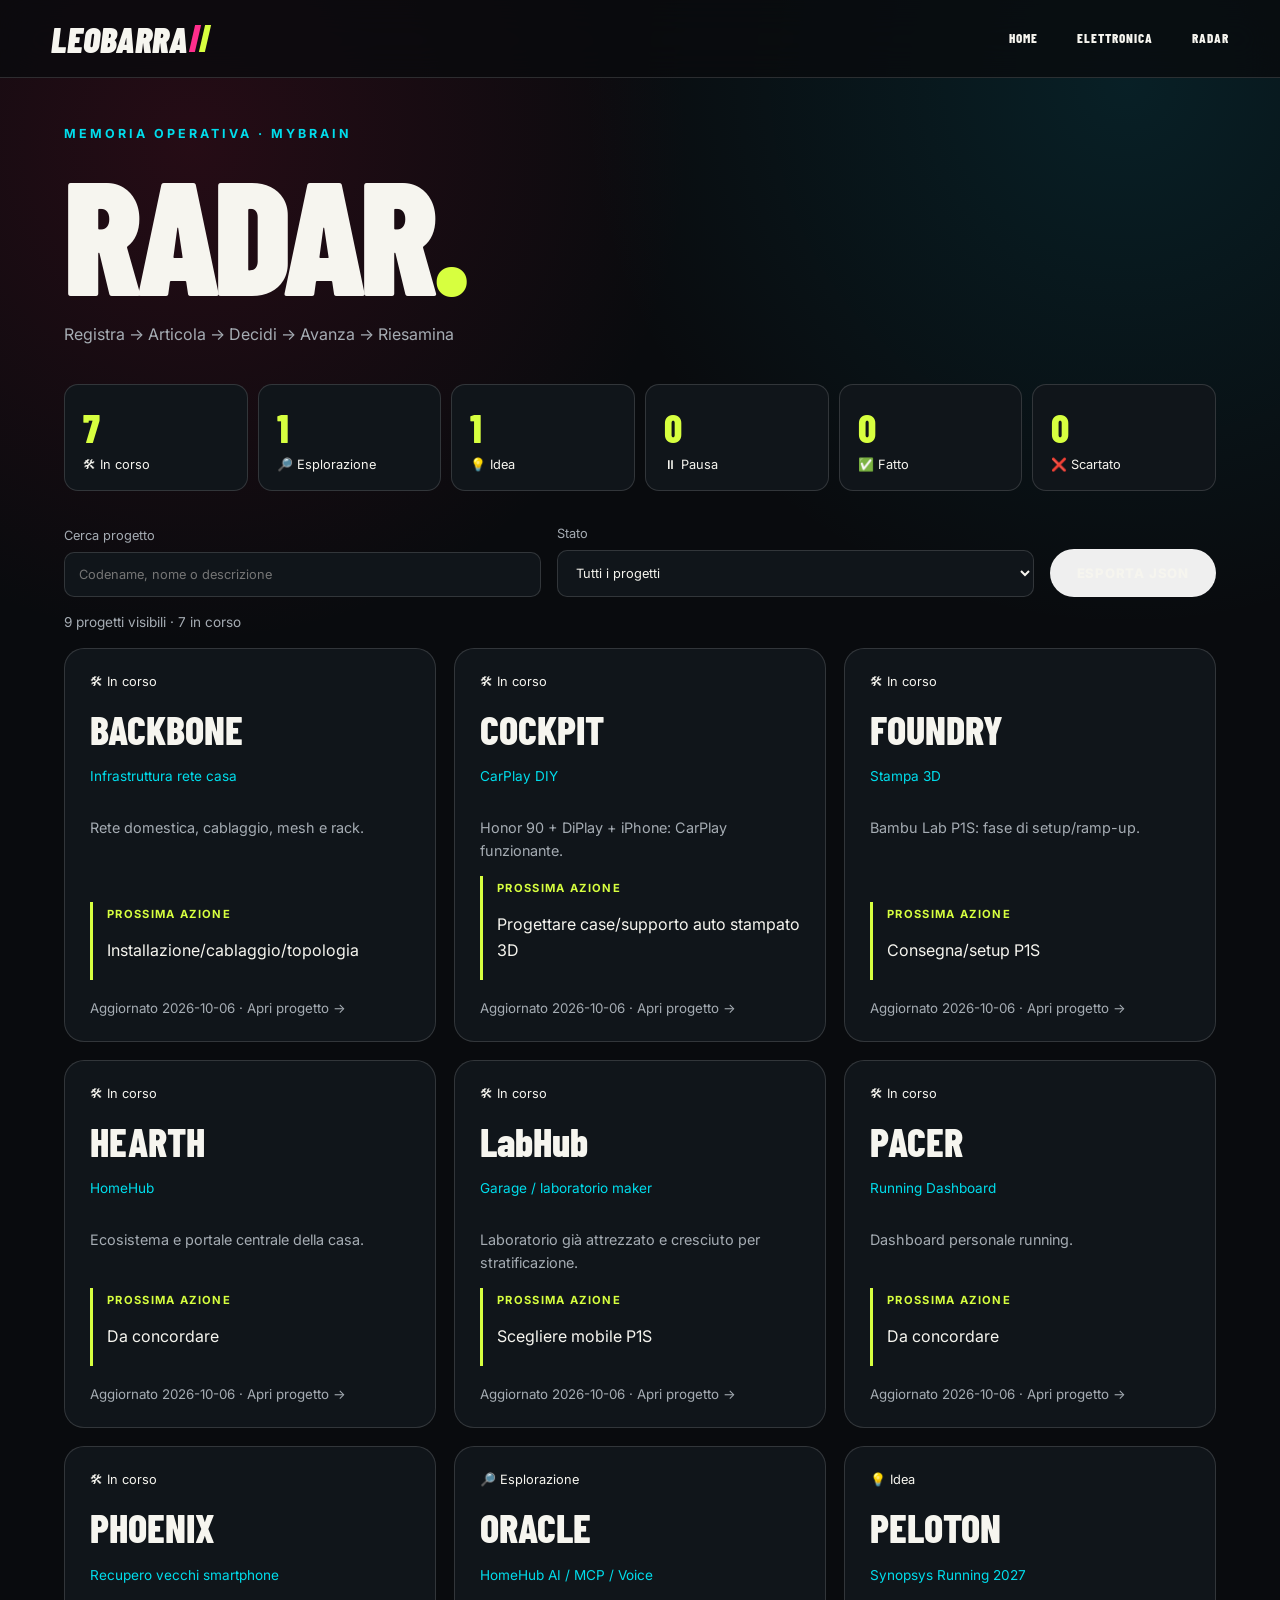
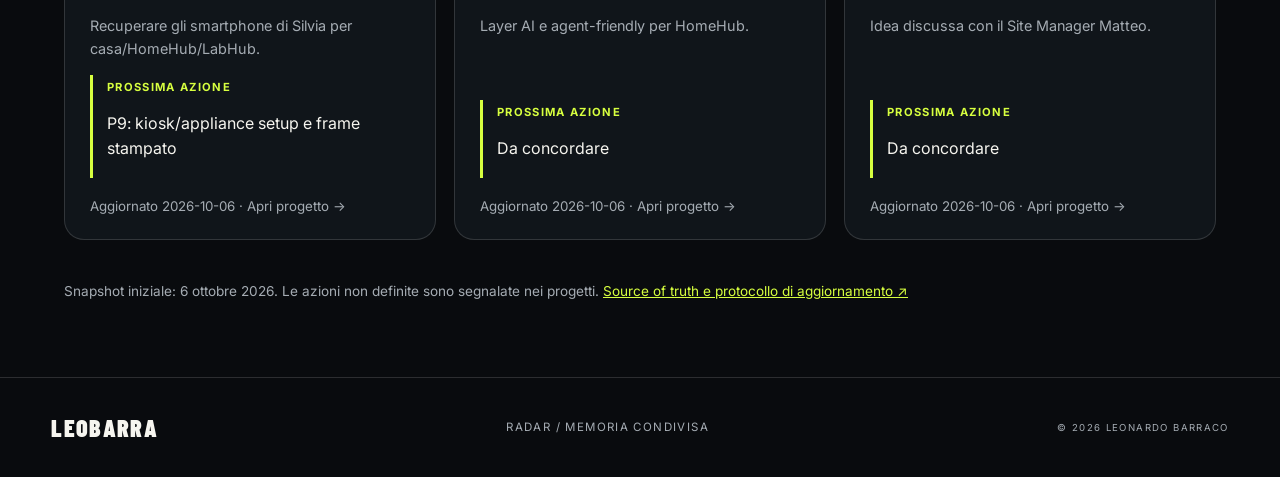
==== radar/index.html @ a6c3f5c8 "Add RADAR project datastore and dashboard" ====
<!doctype html>
<html lang="it">
<head>
  <meta charset="utf-8">
  <meta name="viewport" content="width=device-width,initial-scale=1">
  <meta name="theme-color" content="#090b0e">
  <meta name="description" content="RADAR: progetti, prossime azioni e memoria operativa di Leonardo.">
  <title>RADAR — LEOBARRA</title>
  <link rel="preconnect" href="https://fonts.googleapis.com">
  <link rel="preconnect" href="https://fonts.gstatic.com" crossorigin>
  <link href="https://fonts.googleapis.com/css2?family=Barlow+Condensed:wght@700;800;900&family=Inter:wght@400;500;600;700;800&display=swap" rel="stylesheet">
  <link rel="stylesheet" href="../styles.css">
  <link rel="stylesheet" href="radar.css">
  <script src="../app.js" defer></script>
  <script src="radar.js" defer></script>
</head>
<body>
  <header class="topbar">
    <a class="brand" href="../">LEOBARRA <i></i><i></i></a>
    <button class="menu" type="button" aria-label="Apri menu" aria-expanded="false" aria-controls="nav"><span></span><span></span></button>
    <nav id="nav" aria-label="Navigazione principale"><a href="../">Home</a><a href="../elettronica.html">Elettronica</a><a href="./" aria-current="page">RADAR</a></nav>
  </header>
  <main class="radar-shell">
    <div class="radar-heading"><p class="kicker">MEMORIA OPERATIVA · MYBRAIN</p><h1>RADAR<span>.</span></h1><p>Registra → Articola → Decidi → Avanza → Riesamina</p></div>
    <div id="summary" class="summary" aria-label="Riepilogo stati"></div>
    <section aria-label="Progetti">
      <div class="filters"><label>Cerca progetto<input id="search" type="search" placeholder="Codename, nome o descrizione"></label><label>Stato<select id="status"><option value="all">Tutti i progetti</option><option value="active">Attivi (esplorazione / in corso)</option></select></label><button id="export" class="button ghost" disabled>Esporta JSON</button></div>
      <p id="feedback" role="status" aria-live="polite">Caricamento RADAR…</p>
      <div id="projects" class="radar-grid"></div>
    </section>
    <section id="detail" class="project-detail" tabindex="-1" hidden aria-label="Dettaglio progetto"></section>
    <noscript>Abilita JavaScript per la dashboard oppure leggi i <a href="../data/radar/index.json">dati RADAR</a>.</noscript>
    <p class="source-note">Snapshot iniziale: 6 ottobre 2026. Le azioni non definite sono segnalate nei progetti. <a href="../data/radar/README.md">Source of truth e protocollo di aggiornamento ↗</a></p>
  </main>
  <footer><strong>LEOBARRA</strong><span>RADAR / Memoria condivisa</span><small>© <span id="year"></span> Leonardo Barraco</small></footer>
</body>
</html>
---- styles.css ----
:root{--bg:#090b0e;--panel:#10151a;--text:#f6f5ef;--muted:#a5acb3;--lime:#d7ff3f;--cyan:#00ddec;--pink:#ff2e8c;--orange:#ff713e;--line:rgba(255,255,255,.14);--display:"Barlow Condensed",sans-serif;--body:"Inter",sans-serif}*{box-sizing:border-box}html{scroll-behavior:smooth;background:var(--bg)}body{margin:0;background:radial-gradient(circle at 15% 7%,rgba(139,15,48,.22),transparent 31rem),radial-gradient(circle at 88% 4%,rgba(0,140,163,.16),transparent 34rem),var(--bg);color:var(--text);font-family:var(--body);overflow-x:hidden}.noise{position:fixed;inset:0;z-index:10;pointer-events:none;opacity:.13;background-image:url("data:image/svg+xml,%3Csvg viewBox='0 0 180 180' xmlns='http://www.w3.org/2000/svg'%3E%3Cfilter id='n'%3E%3CfeTurbulence type='fractalNoise' baseFrequency='.9' numOctaves='4' stitchTiles='stitch'/%3E%3C/filter%3E%3Crect width='100%25' height='100%25' filter='url(%23n)' opacity='.45'/%3E%3C/svg%3E")}.topbar{position:fixed;top:0;left:0;right:0;z-index:20;height:78px;display:flex;align-items:center;justify-content:space-between;padding:0 clamp(22px,4vw,72px);border-bottom:1px solid var(--line);background:rgba(9,11,14,.78);backdrop-filter:blur(18px)}.brand{display:flex;align-items:center;gap:4px;color:var(--text);text-decoration:none;font:900 clamp(1.65rem,3vw,2.25rem)/1 var(--display);font-style:italic}.brand i{display:block;width:6px;height:27px;background:var(--pink);transform:skew(-13deg)}.brand i:last-child{background:var(--lime)}nav{display:flex;gap:clamp(18px,3vw,45px)}nav a{color:var(--text);text-decoration:none;text-transform:uppercase;font:800 .82rem/1 var(--display);letter-spacing:.08em}nav a:hover{color:var(--lime)}.menu{display:none}.hero{position:relative;min-height:100svh;display:grid;grid-template-columns:minmax(0,.92fr) minmax(420px,1.08fr);gap:4vw;align-items:center;padding:120px clamp(22px,4vw,72px) 70px}.hero-copy{position:relative;z-index:2}.kicker{margin:0 0 18px;color:var(--cyan);font:700 .78rem/1.4 var(--body);letter-spacing:.24em;text-transform:uppercase}.hero h1,.section h2,.contact-section h2{margin:0;font:900 clamp(4.8rem,7.4vw,9rem)/.79 var(--display);letter-spacing:-.045em;text-transform:uppercase}.hero h1 em,.section h2 em,.contact-section h2 em{color:var(--lime);font-style:normal}.intro{max-width:610px;margin:34px 0 0;color:#c3c7cb;font-size:clamp(1rem,1.5vw,1.24rem);line-height:1.6}.hero-actions{display:flex;gap:12px;margin-top:34px}.button{display:inline-flex;align-items:center;justify-content:center;min-height:48px;padding:0 26px;border:1px solid var(--line);border-radius:999px;color:var(--text);text-decoration:none;text-transform:uppercase;font:800 .82rem var(--body);letter-spacing:.06em;transition:.2s}.button:hover{transform:translateY(-2px)}.primary{background:var(--lime);border-color:var(--lime);color:#10130a}.ghost:hover{border-color:var(--lime);color:var(--lime)}.hero-visual{position:relative;height:min(77vh,800px);min-height:560px;border:1px solid rgba(0,221,236,.35);border-radius:30px;overflow:hidden;box-shadow:0 30px 100px rgba(0,0,0,.5)}.hero-visual>img{width:100%;height:100%;object-fit:cover;object-position:53% center;filter:saturate(.78) contrast(1.06)}.photo-shade{position:absolute;inset:0;background:linear-gradient(90deg,rgba(9,11,14,.38),transparent 45%),linear-gradient(0deg,rgba(9,11,14,.92),transparent 55%)}.run-card{position:absolute;top:24px;right:24px;display:grid;gap:5px;max-width:235px;padding:18px 20px;border:1px solid rgba(255,255,255,.18);border-radius:18px;background:rgba(7,9,12,.75);backdrop-filter:blur(12px)}.run-card span,.route-head{color:var(--lime);font-size:.64rem;font-weight:800;letter-spacing:.17em}.run-card strong{font:800 1.65rem var(--display);text-transform:uppercase}.run-card small{color:var(--muted)}.route-card{position:absolute;left:24px;right:24px;bottom:24px;padding:16px 18px 8px;border:1px solid rgba(255,255,255,.16);border-radius:20px;background:rgba(7,9,12,.78);backdrop-filter:blur(12px)}.route-head{display:flex;justify-content:space-between}.route-card svg{display:block;width:100%;height:95px}.scroll-hint{position:absolute;bottom:22px;left:50%;display:flex;align-items:center;gap:12px;color:var(--muted);text-decoration:none;font-size:.6rem;font-weight:800;letter-spacing:.2em}.scroll-hint i{width:48px;height:1px;background:var(--lime)}.section{padding:clamp(90px,11vw,170px) clamp(22px,6vw,110px);border-top:1px solid var(--line)}.section-heading{display:grid;grid-template-columns:1fr 1.1fr;column-gap:5vw;align-items:end;margin-bottom:55px}.section-heading .kicker{grid-column:1/-1}.section-heading h2{font-size:clamp(3.8rem,6vw,7.5rem)}.section-heading>p:last-child{max-width:540px;color:var(--muted);font-size:1.05rem;line-height:1.7}.running-grid{display:grid;grid-template-columns:1.25fr .75fr;gap:18px}.feature-photo{position:relative;min-height:640px;border-radius:28px;overflow:hidden;border:1px solid rgba(215,255,63,.6)}.feature-photo img{width:100%;height:100%;position:absolute;object-fit:cover;object-position:center 35%}.feature-photo:after{content:"";position:absolute;inset:0;background:linear-gradient(0deg,rgba(4,6,7,.93),transparent 60%)}.feature-caption{position:absolute;z-index:2;left:28px;right:28px;bottom:27px;display:grid;gap:7px}.feature-caption span{color:var(--lime);font-size:.7rem;font-weight:800;letter-spacing:.18em}.feature-caption strong{max-width:620px;font:800 clamp(2rem,3.2vw,4rem)/.95 var(--display);text-transform:uppercase}.metrics{display:grid;grid-template-columns:1fr 1fr;gap:18px}.metrics article{min-height:200px;display:flex;flex-direction:column;justify-content:flex-end;padding:25px;border:1px solid var(--line);border-radius:24px;background:linear-gradient(145deg,#151b20,#0d1115)}.metrics span{color:var(--cyan);font-size:.67rem;font-weight:800;letter-spacing:.17em}.metrics strong{font:900 clamp(3rem,5vw,6rem)/.9 var(--display)}.metrics small{margin-top:8px;color:var(--muted);line-height:1.45}.metrics .metric-wide{grid-column:1/-1;justify-content:center;background:radial-gradient(circle at 90%,rgba(255,46,140,.22),transparent 50%),#11161b}.metrics .metric-wide strong{font-size:clamp(2.6rem,4vw,4.5rem);color:var(--pink)}.section-heading.compact{display:block;max-width:850px}.projects-section{background:radial-gradient(circle at 75%,rgba(0,221,236,.09),transparent 35%)}.homehub-card{display:grid;grid-template-columns:.8fr 1.2fr;gap:5vw;align-items:center;padding:clamp(28px,5vw,70px);border:1px solid rgba(0,221,236,.5);border-radius:30px;background:#0e1518;overflow:hidden}.project-status{color:var(--cyan);font-size:.68rem;font-weight:800;letter-spacing:.15em}.project-status i{display:inline-block;width:8px;height:8px;margin-right:7px;border-radius:50%;background:var(--cyan);box-shadow:0 0 16px var(--cyan)}.homehub-copy h3{margin:18px 0 15px;font:900 clamp(4rem,7vw,8rem)/.8 var(--display)}.homehub-copy p{max-width:550px;margin:0 0 28px;color:var(--muted);font-size:1.05rem;line-height:1.65}.button.cyan{border-color:var(--cyan);color:var(--cyan)}.dashboard-preview{min-height:420px;padding:16px;border:1px solid rgba(255,255,255,.14);border-radius:26px;background:#07120e;box-shadow:0 25px 80px rgba(0,0,0,.5);transform:rotate(2deg)}.dash-top{height:58px;display:flex;align-items:center;gap:12px;padding:0 14px;border-bottom:1px solid #284037;color:#b8d2c7;font-size:.75rem;font-weight:800}.dash-top b{display:grid;place-items:center;width:31px;height:31px;border-radius:9px;background:var(--lime);color:#10130a}.dash-top i{margin-left:auto;width:70px;height:8px;border-radius:8px;background:#203b31}.dash-content{height:330px;display:grid;grid-template-columns:22% 1fr;gap:14px;padding:16px 0}.dash-side{border-radius:12px;background:linear-gradient(#17352b 10%,transparent 10% 18%,#17352b 18% 28%,transparent 28% 36%,#17352b 36% 46%,transparent 46%)}.dash-main{display:grid;grid-template-columns:1fr 1fr;gap:12px}.dash-main span{border:1px solid #274d3f;border-radius:16px;background:linear-gradient(135deg,#102b22,#122018)}.dash-main span:first-child{grid-column:1/-1}.invite-section{display:grid;grid-template-columns:1.05fr .95fr;gap:6vw;align-items:center;background:radial-gradient(circle at 85% 55%,rgba(255,46,140,.12),transparent 32%)}.invite-photo{position:relative;min-height:690px;border:1px solid rgba(255,46,140,.55);border-radius:30px;overflow:hidden;transform:rotate(-1.2deg)}.invite-photo img{position:absolute;width:100%;height:100%;object-fit:cover}.invite-photo:after{content:"";position:absolute;inset:0;background:linear-gradient(0deg,rgba(9,11,14,.5),transparent 50%)}.invite-copy h2{font-size:clamp(4rem,6.2vw,7.6rem)}.invite-copy h2 em{color:var(--pink)}.invite-copy>p:not(.kicker){max-width:610px;color:#c1c5ca;font-size:1.1rem;line-height:1.7}.scribble{margin:30px 0;color:#f8f1ec;font:italic 800 1.6rem/1.1 var(--display);transform:rotate(-4deg)}.button.pink{border-color:var(--pink);color:var(--pink)}.contact-section{min-height:80vh;display:flex;flex-direction:column;justify-content:center;padding:110px clamp(22px,8vw,145px);border-top:1px solid var(--line);background:radial-gradient(circle at 20% 60%,rgba(215,255,63,.09),transparent 30%)}.contact-section h2{font-size:clamp(5rem,10vw,12rem)}.contact-section h2 em{color:var(--cyan)}.contact-links{display:flex;flex-wrap:wrap;gap:18px 45px;margin-top:50px}.contact-links a,.contact-links span{color:var(--text);font-size:1.05rem}.contact-links a{text-decoration:none;border-bottom:1px solid var(--cyan)}footer{min-height:100px;display:flex;align-items:center;justify-content:space-between;gap:20px;padding:24px clamp(22px,4vw,72px);border-top:1px solid var(--line);color:var(--muted);font-size:.72rem;text-transform:uppercase;letter-spacing:.12em}footer strong{color:var(--text);font:900 1.5rem var(--display)}.reveal{opacity:0;transform:translateY(24px);transition:opacity .7s ease,transform .7s ease}.reveal.visible{opacity:1;transform:none}@media(max-width:960px){.hero{grid-template-columns:1fr;padding-top:115px}.hero-copy{padding-top:40px}.hero-visual{height:65vh;min-height:520px}.scroll-hint{display:none}.section-heading{grid-template-columns:1fr}.section-heading>p:last-child{margin-top:28px}.running-grid,.homehub-card,.invite-section{grid-template-columns:1fr}.feature-photo,.invite-photo{min-height:620px}.dashboard-preview{margin-top:20px}.invite-copy{order:-1}}@media(max-width:680px){.topbar{height:66px}.menu{width:44px;height:44px;display:grid;place-content:center;gap:6px;border:1px solid var(--line);border-radius:50%;background:transparent}.menu span{width:18px;height:2px;background:var(--text)}nav{position:absolute;top:66px;left:12px;right:12px;display:none;padding:18px;border:1px solid var(--line);border-radius:18px;background:#101418;box-shadow:0 20px 50px #000}nav.open{display:grid;gap:20px}.hero{min-height:auto;padding:120px 18px 55px}.hero h1{font-size:clamp(4.1rem,20vw,6.2rem)}.hero-actions{align-items:stretch;flex-direction:column}.hero-visual{min-height:470px;height:67vh;border-radius:22px}.run-card{top:14px;right:14px;left:14px;max-width:none}.route-card{left:14px;right:14px;bottom:14px}.section{padding:85px 18px}.section h2{font-size:clamp(3.7rem,18vw,5.7rem)}.section-heading{margin-bottom:35px}.running-grid{gap:14px}.feature-photo,.invite-photo{min-height:510px;border-radius:22px}.metrics{gap:12px}.metrics article{min-height:160px;padding:19px;border-radius:19px}.homehub-card{padding:25px 18px;border-radius:22px}.dashboard-preview{min-height:300px}.dash-content{height:225px}.invite-section{gap:38px}.contact-section{min-height:70vh;padding:90px 18px}.contact-section h2{font-size:clamp(4.5rem,22vw,7rem)}footer{align-items:flex-start;flex-direction:column}.intro{font-size:1rem}}@media(prefers-reduced-motion:reduce){html{scroll-behavior:auto}.reveal{opacity:1;transform:none;transition:none}.button{transition:none}}
.world-grid{display:grid;grid-template-columns:repeat(3,1fr);gap:16px}.world-card{position:relative;min-height:350px;padding:30px;border:1px solid var(--line);border-radius:26px;color:var(--text);text-decoration:none;overflow:hidden;transition:.25s}.world-card:hover{transform:translateY(-7px);border-color:var(--lime)}.world-card span{font-size:.7rem;font-weight:800;letter-spacing:.16em}.world-card h3{margin:110px 0 4px;font:900 clamp(3rem,5vw,5.5rem)/.9 var(--display);text-transform:uppercase}.world-card p{color:var(--muted)}.world-card b{position:absolute;right:26px;top:22px;font-size:2rem}.world-card.sport{background:radial-gradient(circle at 90% 10%,rgba(255,46,140,.24),transparent 44%),#11151a}.world-card.code{background:radial-gradient(circle at 90% 10%,rgba(0,221,236,.2),transparent 44%),#11151a}.world-card.electronics{background:radial-gradient(circle at 90% 10%,rgba(215,255,63,.23),transparent 44%),#11151a}.now-strip{display:grid;grid-template-columns:auto 1fr auto;gap:30px;align-items:center;padding:24px clamp(22px,6vw,110px);border-block:1px solid var(--line);background:var(--lime);color:#0b0d0e}.now-strip span{font-weight:900;letter-spacing:.15em}.now-strip p{margin:0;font-weight:600}.now-strip i{font-style:normal;font-weight:800}.running-project{display:flex;justify-content:space-between;align-items:end;gap:30px;margin-top:18px;padding:35px;border:1px solid rgba(255,46,140,.45);border-radius:28px;background:#151018}.running-project h3{margin:18px 0 8px;font:900 clamp(3rem,6vw,6rem)/.85 var(--display)}.running-project p{max-width:700px;color:var(--muted);line-height:1.6}.tag-row{display:flex;flex-wrap:wrap;gap:8px}.tag-row span{padding:8px 12px;border:1px solid var(--line);border-radius:99px;font-size:.65rem;font-weight:800}.lab-teaser{display:grid;grid-template-columns:.7fr 1.3fr;gap:7vw;align-items:center;background:radial-gradient(circle at 20%,rgba(215,255,63,.13),transparent 32%)}.circuit-mark{aspect-ratio:1;border:1px solid rgba(215,255,63,.55);border-radius:30px;background:repeating-linear-gradient(90deg,transparent 0 40px,rgba(215,255,63,.08) 41px),repeating-linear-gradient(0deg,transparent 0 40px,rgba(215,255,63,.08) 41px);display:grid;place-items:center}.circuit-mark b{display:grid;place-items:center;width:37%;aspect-ratio:1;border-radius:22px;background:var(--lime);color:#10130a;font:900 7rem var(--display);box-shadow:0 0 80px rgba(215,255,63,.3)}.lab-copy h2{font-size:clamp(4rem,6vw,7rem)}.lab-copy p{max-width:650px;color:var(--muted);line-height:1.7}.lab-hero{min-height:100vh;padding:135px clamp(22px,6vw,110px) 80px;display:grid;grid-template-columns:1.15fr .85fr;gap:6vw;align-items:center}.lab-hero h1{margin:20px 0;font:900 clamp(4.5rem,8vw,9rem)/.78 var(--display);text-transform:uppercase}.lab-hero h1 em{color:var(--lime);font-style:normal}.lab-hero-copy>p:last-child{max-width:600px;color:var(--muted);line-height:1.7}.back-link{color:var(--muted);text-decoration:none;font-size:.72rem;font-weight:800}.board-art{aspect-ratio:1;border:1px solid var(--lime);border-radius:35px;display:grid;place-items:center;background:radial-gradient(circle,rgba(215,255,63,.22),transparent 55%),repeating-linear-gradient(90deg,transparent 0 49px,rgba(215,255,63,.08) 50px),#0d1310;transform:rotate(3deg)}.chip{width:47%;aspect-ratio:1;padding:14%;display:grid;place-items:center;border:2px solid #090b0e;border-radius:18px;background:var(--lime);color:#090b0e;box-shadow:0 0 0 12px #293020,0 25px 60px #000}.chip span,.chip small{font-size:.7rem;font-weight:900;letter-spacing:.2em}.chip strong{font:900 4rem var(--display)}.bench-grid{display:grid;grid-template-columns:1fr 1fr;gap:16px}.bench-card{min-height:300px;padding:30px;border:1px solid var(--line);border-radius:26px;background:#11161b}.bench-card.wide{grid-column:1/-1}.bench-card>span,.bench-card small{color:var(--lime);font-size:.67rem;font-weight:800;letter-spacing:.14em}.bench-card h3,.method h3{margin:75px 0 8px;font:900 3.5rem var(--display);text-transform:uppercase}.bench-card p,.method p{color:var(--muted);line-height:1.6}.method-grid{display:grid;grid-template-columns:repeat(4,1fr);gap:1px;background:var(--line)}.method-grid article{min-height:240px;padding:28px;background:var(--bg)}.method-grid b{color:var(--cyan)}
@media(max-width:960px){.world-grid{grid-template-columns:1fr}.world-card{min-height:250px}.world-card h3{margin-top:55px}.lab-teaser,.lab-hero{grid-template-columns:1fr}.board-art{max-width:600px}.method-grid{grid-template-columns:1fr 1fr}}
@media(max-width:680px){.now-strip{grid-template-columns:1fr;gap:8px}.running-project{align-items:flex-start;flex-direction:column}.circuit-mark{max-height:320px}.bench-grid,.method-grid{grid-template-columns:1fr}.bench-card.wide{grid-column:auto}.lab-hero{padding:120px 18px 70px}.board-art{border-radius:22px}}

/* Wi-Fi Heatmap project */
.project-index{background:radial-gradient(circle at 80% 30%,rgba(0,221,236,.08),transparent 32%)}
.featured-project{display:grid;grid-template-columns:1.05fr .95fr;gap:5vw;align-items:center;padding:clamp(28px,5vw,70px);border:1px solid rgba(0,221,236,.45);border-radius:30px;background:#0e1518;color:var(--text);text-decoration:none;overflow:hidden;transition:.25s}
.featured-project:hover{transform:translateY(-5px);border-color:var(--lime)}
.featured-project h3{margin:18px 0;font:900 clamp(4.5rem,8vw,9rem)/.76 var(--display);text-transform:uppercase}
.featured-project p:not(.kicker){max-width:650px;color:var(--muted);line-height:1.7}
.featured-project>div>strong{display:inline-block;margin-top:18px;color:var(--lime);font-size:.72rem;letter-spacing:.14em}
.mini-heatmap{position:relative;min-height:440px;border:1px solid var(--line);border-radius:24px;overflow:hidden;background:radial-gradient(circle at 28% 34%,rgba(215,255,63,.95),rgba(0,221,236,.65) 18%,transparent 39%),radial-gradient(circle at 73% 69%,rgba(255,113,62,.8),rgba(255,46,140,.5) 20%,transparent 42%),#0b1014}
.mini-heatmap:after{content:"";position:absolute;inset:0;background:linear-gradient(90deg,rgba(255,255,255,.09) 1px,transparent 1px),linear-gradient(rgba(255,255,255,.09) 1px,transparent 1px);background-size:44px 44px}
.mini-heatmap i{position:absolute;z-index:2;width:13px;height:13px;border:3px solid #fff;border-radius:50%}.mini-heatmap i:nth-child(1){left:22%;top:28%}.mini-heatmap i:nth-child(2){left:44%;top:42%}.mini-heatmap i:nth-child(3){left:68%;top:62%}.mini-heatmap i:nth-child(4){left:83%;top:27%}.mini-heatmap i:nth-child(5){left:18%;top:76%}.mini-heatmap i:nth-child(6){left:61%;top:18%}
.mini-heatmap b{position:absolute;z-index:2;padding:7px 9px;background:#080a0d;border-radius:8px;font:800 .75rem var(--body)}.mini-heatmap b:nth-of-type(1){left:31%;top:20%;color:var(--lime)}.mini-heatmap b:nth-of-type(2){right:13%;bottom:18%;color:var(--orange)}
.heat-hero{min-height:100svh;display:grid;grid-template-columns:.9fr 1.1fr;gap:5vw;align-items:center;padding:125px clamp(22px,6vw,110px) 70px}
.heat-title h1{margin:20px 0;font:900 clamp(5.5rem,10vw,12rem)/.72 var(--display);text-transform:uppercase;letter-spacing:-.045em}.heat-title h1 em{color:var(--cyan);font-style:normal}.heat-title>p:not(.kicker){max-width:610px;color:#c3c7cb;font-size:1.08rem;line-height:1.7}
.coverage-preview{position:relative;min-height:650px;border:1px solid rgba(0,221,236,.45);border-radius:30px;overflow:hidden;background:radial-gradient(circle at 27% 31%,rgba(215,255,63,.95),rgba(0,221,236,.65) 15%,rgba(0,221,236,.12) 30%,transparent 45%),radial-gradient(circle at 73% 68%,rgba(255,113,62,.9),rgba(255,46,140,.55) 18%,rgba(255,46,140,.08) 34%,transparent 47%),#0b1115;box-shadow:0 30px 100px rgba(0,0,0,.45)}
.coverage-grid{position:absolute;inset:0;background:linear-gradient(90deg,rgba(255,255,255,.10) 1px,transparent 1px),linear-gradient(rgba(255,255,255,.10) 1px,transparent 1px);background-size:60px 60px;transform:perspective(650px) rotateX(10deg) scale(1.08)}
.node{position:absolute;padding:9px 12px;border:1px solid #fff;border-radius:99px;background:#080b0d;font-size:.65rem;font-weight:900;letter-spacing:.12em}.node:before{content:"";display:inline-block;width:8px;height:8px;margin-right:7px;border-radius:50%;background:var(--lime);box-shadow:0 0 12px var(--lime)}.node-a{left:20%;top:25%}.node-b{right:18%;bottom:25%}.node-b:before{background:var(--orange);box-shadow:0 0 12px var(--orange)}
.coverage-legend{position:absolute;left:22px;right:22px;bottom:22px;display:flex;align-items:center;gap:12px;padding:14px 16px;border:1px solid var(--line);border-radius:14px;background:rgba(7,9,12,.8);backdrop-filter:blur(12px);font-size:.65rem;text-transform:uppercase}.coverage-legend b{margin-right:auto;color:var(--muted);letter-spacing:.12em}.coverage-legend i{width:110px;height:8px;border-radius:8px;background:linear-gradient(90deg,var(--pink),var(--cyan),var(--lime))}
.project-facts{display:grid;grid-template-columns:repeat(4,1fr);border-block:1px solid var(--line)}.project-facts article{min-height:150px;padding:28px clamp(18px,3vw,42px);display:flex;flex-direction:column;justify-content:center;border-right:1px solid var(--line)}.project-facts article:last-child{border:0}.project-facts span,.data-flow span{color:var(--cyan);font-size:.64rem;font-weight:800;letter-spacing:.16em}.project-facts strong{margin:7px 0;font:900 2.1rem var(--display)}.project-facts small{color:var(--muted)}
.data-flow{display:grid;grid-template-columns:1fr auto 1fr auto 1fr auto 1fr;align-items:stretch;gap:12px}.data-flow article{min-height:250px;padding:24px;display:flex;flex-direction:column;border:1px solid var(--line);border-radius:22px;background:#10161b}.data-flow article>b{color:var(--lime);font:900 2rem var(--display)}.data-flow article>span{margin-top:auto}.data-flow article>strong{margin:8px 0;font:800 1.7rem/1 var(--display);text-transform:uppercase}.data-flow article>small{color:var(--muted);line-height:1.5}.data-flow>i{align-self:center;color:var(--lime);font-style:normal;font-size:1.5rem}
.field-notes{background:radial-gradient(circle at 20% 70%,rgba(0,221,236,.07),transparent 30%)}.measurement-grid{display:grid;grid-template-columns:1fr 1fr;gap:16px}.measurement-card{padding:30px;border:1px solid rgba(215,255,63,.5);border-radius:26px;background:radial-gradient(circle at 85% 15%,rgba(215,255,63,.14),transparent 40%),#10161a}.measurement-card.cool{border-color:rgba(0,221,236,.5);background:radial-gradient(circle at 85% 15%,rgba(0,221,236,.14),transparent 40%),#10161a}.measurement-card>div:first-child{display:flex;justify-content:space-between;align-items:start;gap:20px}.measurement-card span{font-size:.67rem;font-weight:800;letter-spacing:.13em}.measurement-card>div>strong{font:900 clamp(4rem,7vw,8rem)/.75 var(--display);color:var(--lime)}.measurement-card.cool>div>strong{color:var(--cyan)}.measurement-card strong small{font-size:1.2rem;color:var(--muted)}.measurement-card dl{margin:30px 0 0}.measurement-card dl div{display:flex;justify-content:space-between;padding:13px 0;border-top:1px solid var(--line)}.measurement-card dt{color:var(--muted)}.measurement-card dd{margin:0;font-weight:800}.finding{margin:18px 0 0;padding:25px;border-left:3px solid var(--orange);background:#161313;color:var(--muted);line-height:1.7}.finding b{display:block;margin-bottom:6px;color:var(--orange);font-size:.67rem;letter-spacing:.16em}
.protocol-list{list-style:none;margin:0;padding:0;border-top:1px solid var(--line)}.protocol-list li{display:grid;grid-template-columns:100px 1fr;gap:30px;padding:28px 0;border-bottom:1px solid var(--line)}.protocol-list li>b{color:var(--cyan);font:900 2.2rem var(--display)}.protocol-list strong{font:900 2rem var(--display);text-transform:uppercase}.protocol-list p{margin:7px 0 0;color:var(--muted);line-height:1.6}
.cart-section{display:grid;grid-template-columns:1fr 1fr;gap:6vw;align-items:center;background:radial-gradient(circle at 82% 50%,rgba(215,255,63,.1),transparent 34%)}.cart-copy h2{margin:0;font:900 clamp(4.5rem,7vw,8.5rem)/.78 var(--display);text-transform:uppercase}.cart-copy h2 em{color:var(--lime);font-style:normal}.cart-copy>p:not(.kicker){max-width:650px;color:var(--muted);line-height:1.7}.cart-specs{display:grid;grid-template-columns:1fr 1fr;gap:10px;margin-top:28px}.cart-specs span{padding:14px;border:1px solid var(--line);border-radius:12px;color:var(--muted);font-size:.75rem}.cart-specs b{display:block;margin-bottom:4px;color:var(--text);font-size:.68rem;letter-spacing:.1em}
.cart-blueprint{position:relative;min-height:620px;border:1px solid rgba(215,255,63,.5);border-radius:30px;background:linear-gradient(rgba(215,255,63,.07) 1px,transparent 1px),linear-gradient(90deg,rgba(215,255,63,.07) 1px,transparent 1px),#0b110d;background-size:32px 32px}.cart-blueprint .laptop{position:absolute;left:18%;right:18%;top:12%;height:25%;display:grid;place-items:center;border:3px solid var(--lime);border-radius:12px;color:var(--lime);font:900 2.4rem var(--display);transform:perspective(500px) rotateX(-8deg)}.cart-blueprint .laptop small{font:600 .65rem var(--body);letter-spacing:.12em}.cart-blueprint .post{position:absolute;left:26%;right:26%;top:39%;bottom:22%;border:3px solid var(--lime);border-top:0}.cart-blueprint .shelf{position:absolute;left:19%;right:19%;bottom:18%;height:10%;display:grid;place-items:center;border:3px solid var(--lime);color:var(--lime);font-size:.7rem;font-weight:900;letter-spacing:.15em}.cart-blueprint .wheel{position:absolute;bottom:11%;width:46px;height:46px;border:5px solid var(--lime);border-radius:50%}.cart-blueprint .w1{left:22%}.cart-blueprint .w2{right:22%}.cart-blueprint>small{position:absolute;right:18px;bottom:16px;color:var(--muted);font-size:.62rem;letter-spacing:.13em}
.deliverables{background:#0c1013}.deliver-grid{display:grid;grid-template-columns:repeat(4,1fr);gap:1px;background:var(--line)}.deliver-grid article{min-height:260px;padding:28px;background:#0c1013}.deliver-grid span{color:var(--pink);font-weight:900}.deliver-grid h3{margin:75px 0 8px;font:900 2.2rem var(--display);text-transform:uppercase}.deliver-grid p{color:var(--muted);line-height:1.6}
@media(max-width:1050px){.heat-hero,.cart-section,.featured-project{grid-template-columns:1fr}.coverage-preview{min-height:560px}.project-facts{grid-template-columns:1fr 1fr}.project-facts article:nth-child(2){border-right:0}.project-facts article:nth-child(-n+2){border-bottom:1px solid var(--line)}.data-flow{grid-template-columns:1fr}.data-flow>i{transform:rotate(90deg)}.deliver-grid{grid-template-columns:1fr 1fr}}
@media(max-width:680px){.heat-hero{padding:115px 18px 55px}.heat-title h1{font-size:clamp(5rem,27vw,8rem)}.coverage-preview{min-height:470px;border-radius:22px}.coverage-legend{align-items:flex-start;flex-wrap:wrap}.coverage-legend b{width:100%}.project-facts{grid-template-columns:1fr}.project-facts article{min-height:120px;border-right:0;border-bottom:1px solid var(--line)}.measurement-grid{grid-template-columns:1fr}.measurement-card>div:first-child{display:block}.measurement-card>div>strong{display:block;margin-top:30px}.protocol-list li{grid-template-columns:50px 1fr;gap:15px}.protocol-list strong{font-size:1.6rem}.cart-specs,.deliver-grid{grid-template-columns:1fr}.cart-blueprint{min-height:500px}.featured-project{padding:26px 18px}.mini-heatmap{min-height:360px}}

.survey-results{background:radial-gradient(circle at 85% 18%,rgba(94,66,245,.11),transparent 27%),#090d10}.survey-summary{display:grid;grid-template-columns:repeat(4,1fr);gap:1px;margin-bottom:22px;background:var(--line);border:1px solid var(--line);border-radius:22px;overflow:hidden}.survey-summary article{padding:27px 24px;background:#0e1418}.survey-summary span{display:block;color:var(--muted);font-size:.65rem;font-weight:800;letter-spacing:.13em}.survey-summary strong{display:block;margin-top:22px;font:900 clamp(2.8rem,5vw,5rem)/.8 var(--display);color:var(--lime)}.survey-summary strong small{margin-left:5px;font:700 .85rem var(--body);color:var(--muted)}.survey-summary p{margin:13px 0 0;color:var(--muted);font-size:.8rem}.survey-gallery{display:grid;grid-template-columns:1fr 1fr;gap:16px;margin-top:16px}.survey-figure{margin:0;border:1px solid var(--line);border-radius:22px;overflow:hidden;background:#10161a}.survey-figure a{display:block;overflow:hidden}.survey-figure img{display:block;width:100%;height:auto;transition:transform .45s ease}.survey-figure:hover img{transform:scale(1.012)}.survey-figure figcaption{display:flex;justify-content:space-between;gap:20px;padding:18px 21px;border-top:1px solid var(--line)}.survey-figure figcaption b{font-size:.68rem;letter-spacing:.13em}.survey-figure figcaption span{color:var(--muted);font-size:.75rem;text-align:right}.survey-figure-3d{margin-top:16px}.survey-figure-3d img{max-height:760px;object-fit:cover}.survey-insight{display:grid;grid-template-columns:.75fr 1.1fr 1.3fr;gap:35px;align-items:start;margin-top:16px;padding:32px;border:1px solid rgba(215,255,63,.25);border-radius:22px;background:linear-gradient(120deg,rgba(215,255,63,.08),transparent 55%),#0e1418}.survey-insight h3{margin:0;font:900 clamp(2rem,3.5vw,4rem)/.9 var(--display);text-transform:uppercase}.survey-insight>p:not(.kicker){margin:0;color:var(--muted);line-height:1.75}.survey-insight>p b{color:#fff}.survey-insight small{grid-column:2/4;color:#718087;line-height:1.6}
@media(max-width:680px){.survey-gallery{grid-template-columns:1fr}.survey-summary{grid-template-columns:1fr 1fr}.survey-summary article{padding:22px 18px}.survey-figure{border-radius:15px}.survey-figure figcaption{display:block}.survey-figure figcaption span{display:block;margin-top:7px;text-align:left}.survey-insight{grid-template-columns:1fr;gap:20px;padding:24px}.survey-insight small{grid-column:auto}}
.topology-plans{align-items:start}.topology-lower{display:grid;grid-template-columns:1fr 1fr;gap:16px;margin-top:16px}.topology-lower article{display:grid;gap:8px;padding:24px;border:1px solid var(--line);border-radius:18px;background:#10161a}.topology-lower span{color:var(--cyan);font-size:.65rem;font-weight:800;letter-spacing:.15em}.topology-lower strong{font:900 2.5rem var(--display);text-transform:uppercase}.topology-lower small{color:var(--muted)}
@media(max-width:680px){.topology-lower{grid-template-columns:1fr}}
.topology-plans{grid-template-columns:1fr}

/* Waveshare OBD2 project */
.obd-project{display:grid;grid-template-columns:1.15fr .85fr;gap:5vw;align-items:center;margin-top:18px;padding:clamp(28px,5vw,70px);border:1px solid rgba(215,255,63,.48);border-radius:30px;background:radial-gradient(circle at 85% 15%,rgba(215,255,63,.1),transparent 38%),#10150f;color:var(--text);text-decoration:none;overflow:hidden;transition:.25s}
.obd-project:hover{transform:translateY(-5px);border-color:var(--cyan)}
.obd-project .project-status{color:var(--lime)}.obd-project .project-status i{background:var(--lime);box-shadow:0 0 16px var(--lime)}
.obd-project .kicker{margin-top:26px}
.obd-project h3{margin:18px 0;font:900 clamp(4.5rem,8vw,9rem)/.76 var(--display);text-transform:uppercase}
.obd-project-copy>p:not(.kicker){max-width:680px;color:var(--muted);line-height:1.7}
.obd-project-copy>strong{display:inline-block;margin-top:18px;color:var(--cyan);font-size:.72rem;letter-spacing:.14em}
.obd-display{min-height:440px;padding:22px;border:1px solid #314159;border-radius:28px;background:#0b111b;box-shadow:0 28px 80px rgba(0,0,0,.48);transform:rotate(2deg)}
.obd-display-head{display:flex;align-items:center;justify-content:space-between;color:#9cacbf;font-size:.66rem;font-weight:800;letter-spacing:.14em}.obd-display-head b{padding:7px 10px;border-radius:8px;background:#1d6f67;color:#f4fffc;font-size:.62rem}
.obd-gauge{position:relative;width:190px;height:190px;display:grid;place-content:center;margin:30px auto 18px;border:13px solid #24344b;border-top-color:#36d1b7;border-right-color:#36d1b7;border-radius:50%;text-align:center;transform:rotate(45deg)}.obd-gauge>*{transform:rotate(-45deg)}.obd-gauge strong{font:900 3rem/.9 var(--display)}.obd-gauge small{margin-top:7px;color:#8090a8;font-size:.62rem;letter-spacing:.16em}.obd-gauge i{position:absolute;inset:-13px;border:13px solid transparent;border-bottom-color:#f0b44d;border-radius:50%}
.obd-readings{display:grid;grid-template-columns:1fr 1fr;gap:12px}.obd-readings span{display:grid;place-items:center;min-height:82px;border:1px solid #283750;border-radius:13px;background:#172033}.obd-readings b{font:900 2.1rem var(--display)}.obd-readings small{color:#8b9ab1;font-size:.58rem;letter-spacing:.15em}
.obd-pages{display:flex;justify-content:center;gap:7px;margin-top:17px}.obd-pages i{width:7px;height:7px;border-radius:50%;background:#34465f}.obd-pages i:first-child{width:24px;border-radius:8px;background:var(--lime)}
@media(max-width:1050px){.obd-project{grid-template-columns:1fr}.obd-display{max-width:560px;width:100%;justify-self:center}}
@media(max-width:680px){.obd-project{padding:26px 18px;border-radius:22px}.obd-display{min-height:390px;padding:18px}.obd-gauge{width:160px;height:160px}.obd-project h3{font-size:clamp(4rem,20vw,6rem)}}
---- radar/radar.css ----
.radar-shell{max-width:1450px;margin:auto;padding:125px clamp(20px,5vw,75px) 60px}.radar-heading h1{font:900 clamp(5rem,13vw,10rem)/.9 var(--display);margin:0;letter-spacing:-.04em}.radar-heading h1 span{color:var(--lime)}.radar-heading>p:last-child{color:var(--muted);line-height:1.8}.summary{display:grid;grid-template-columns:repeat(6,1fr);gap:10px;margin:35px 0}.summary div{padding:18px;border:1px solid var(--line);border-radius:14px;background:var(--panel);font-size:.8rem}.summary strong{display:block;font:800 2.5rem var(--display);color:var(--lime);margin-bottom:6px}.filters{display:flex;gap:16px;align-items:end;flex-wrap:wrap}.filters label{display:grid;gap:9px;flex:1;font-size:.8rem;color:var(--muted)}.filters input,.filters select{width:100%;min-width:180px;padding:14px;background:var(--panel);color:var(--text);border:1px solid var(--line);border-radius:10px;font:inherit}.filters button{cursor:pointer}#feedback,.source-note{color:var(--muted);font-size:.85rem;line-height:1.7}.radar-grid{display:grid;grid-template-columns:repeat(3,minmax(0,1fr));gap:18px}.radar-card{display:flex;flex-direction:column;padding:25px;border:1px solid var(--line);border-radius:20px;background:var(--panel);color:var(--text);text-decoration:none;transition:border-color .2s}.radar-card:hover{border-color:var(--cyan)}.radar-card h2{font:800 2.5rem var(--display);margin:16px 0 0}.radar-card .name{color:var(--cyan);font-size:.85rem}.radar-card p{line-height:1.6}.radar-card .description{color:var(--muted);font-size:.9rem}.badge{font-size:.8rem}.next{margin-top:auto;border-left:3px solid var(--lime);padding-left:14px}.next b{font-size:.7rem;letter-spacing:.12em;color:var(--lime)}.radar-card small{color:var(--muted);margin-top:20px}.project-detail{scroll-margin-top:100px;margin-top:35px;padding:clamp(20px,4vw,45px);border:1px solid var(--cyan);border-radius:24px;background:var(--panel)}.project-detail h2{font:800 clamp(2.5rem,6vw,4rem) var(--display);margin:15px 0}.project-detail h3{color:var(--cyan);margin-top:30px}.project-detail p,.project-detail li{line-height:1.75}.project-detail li{margin-bottom:8px}.detail-columns{display:grid;grid-template-columns:1fr 1fr;gap:0 40px}.project-detail a,.source-note a,noscript a{color:var(--lime)}.project-detail pre{white-space:pre-wrap;overflow-wrap:anywhere;line-height:1.65;font:inherit;color:var(--muted)}.project-detail summary{cursor:pointer;color:var(--cyan);padding:20px 0}.queue{list-style:none;padding:0}.queue li{padding:16px;border:1px solid var(--line);border-radius:12px}.queue strong{display:block}.queue pre{margin-bottom:0}.source-note{margin-top:40px}a:focus-visible,button:focus-visible,input:focus-visible,select:focus-visible,summary:focus-visible{outline:3px solid var(--cyan);outline-offset:5px}[hidden]{display:none!important}@media(max-width:1000px){.radar-grid{grid-template-columns:repeat(2,minmax(0,1fr))}.summary{grid-template-columns:repeat(3,1fr)}}@media(max-width:620px){.radar-grid,.detail-columns{grid-template-columns:1fr}.summary{grid-template-columns:repeat(2,1fr)}.filters{align-items:stretch;flex-direction:column}.radar-heading>p:last-child{font-size:.85rem}}
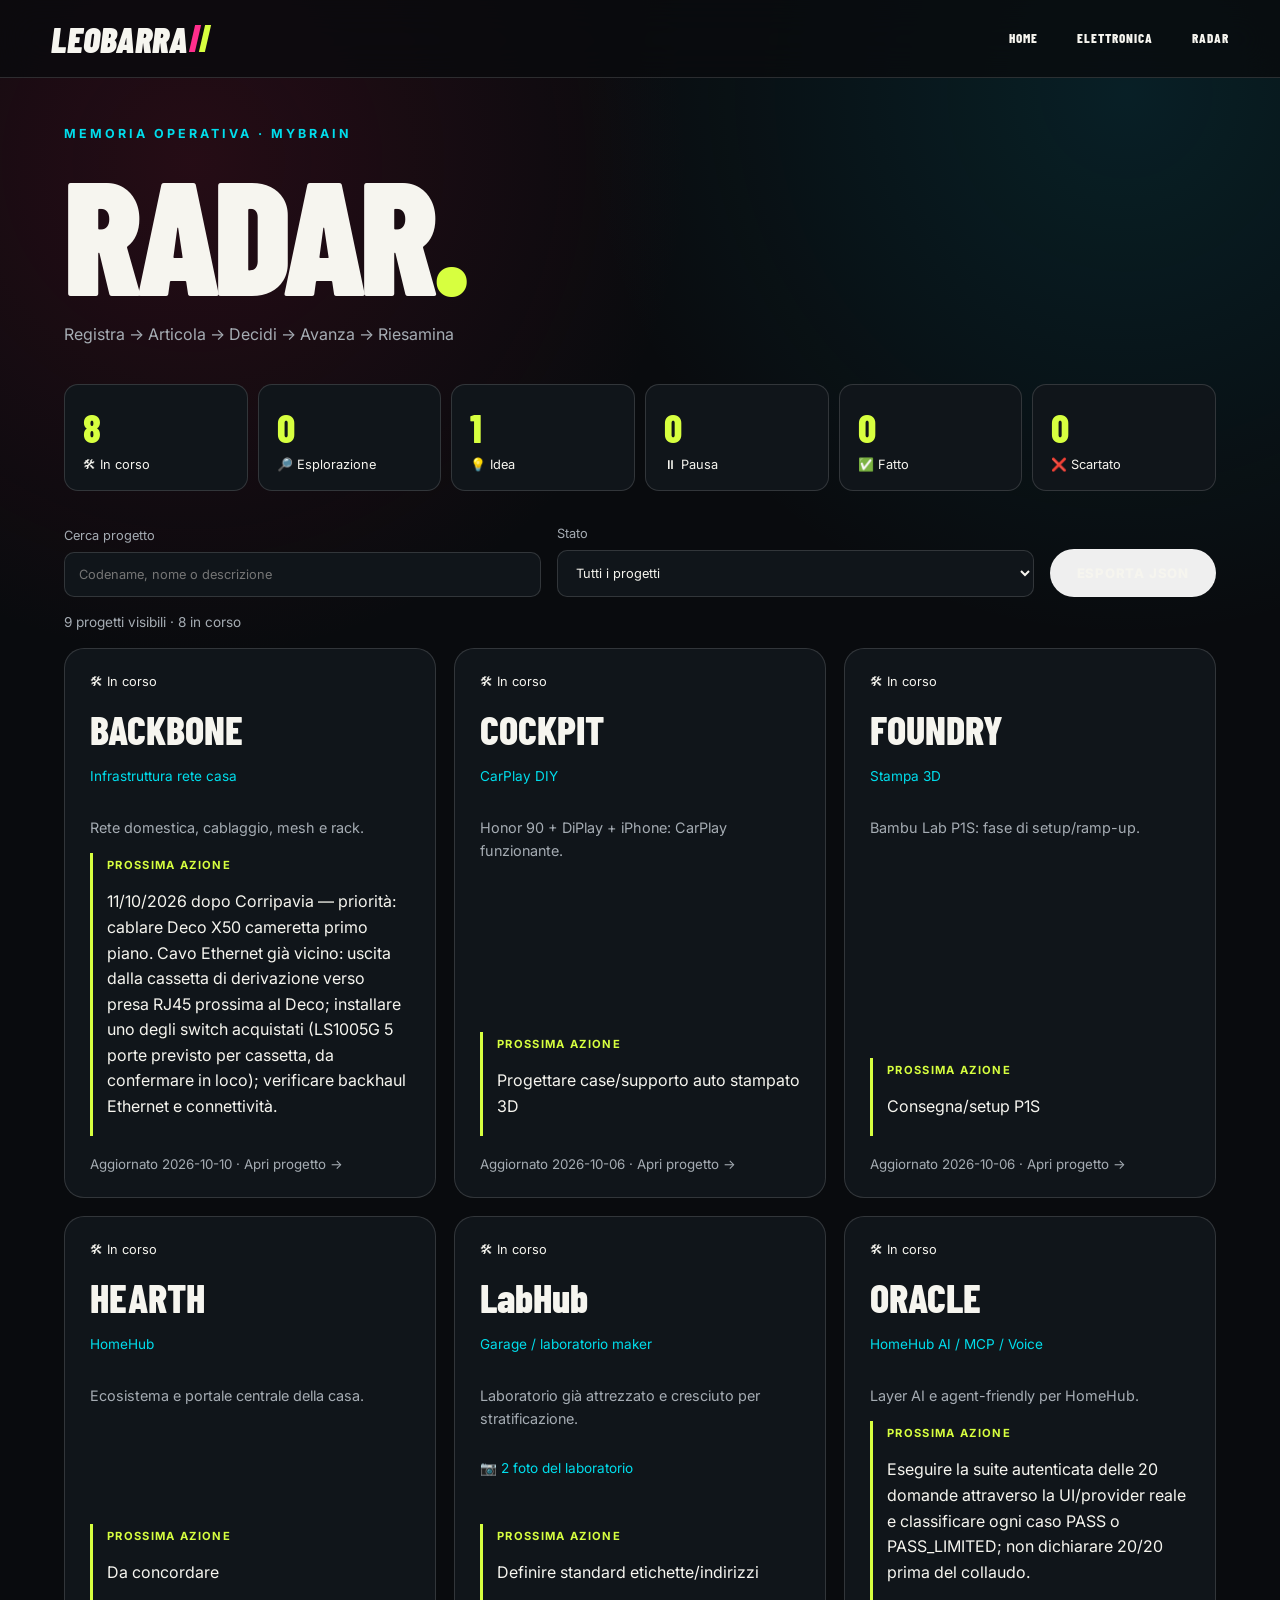
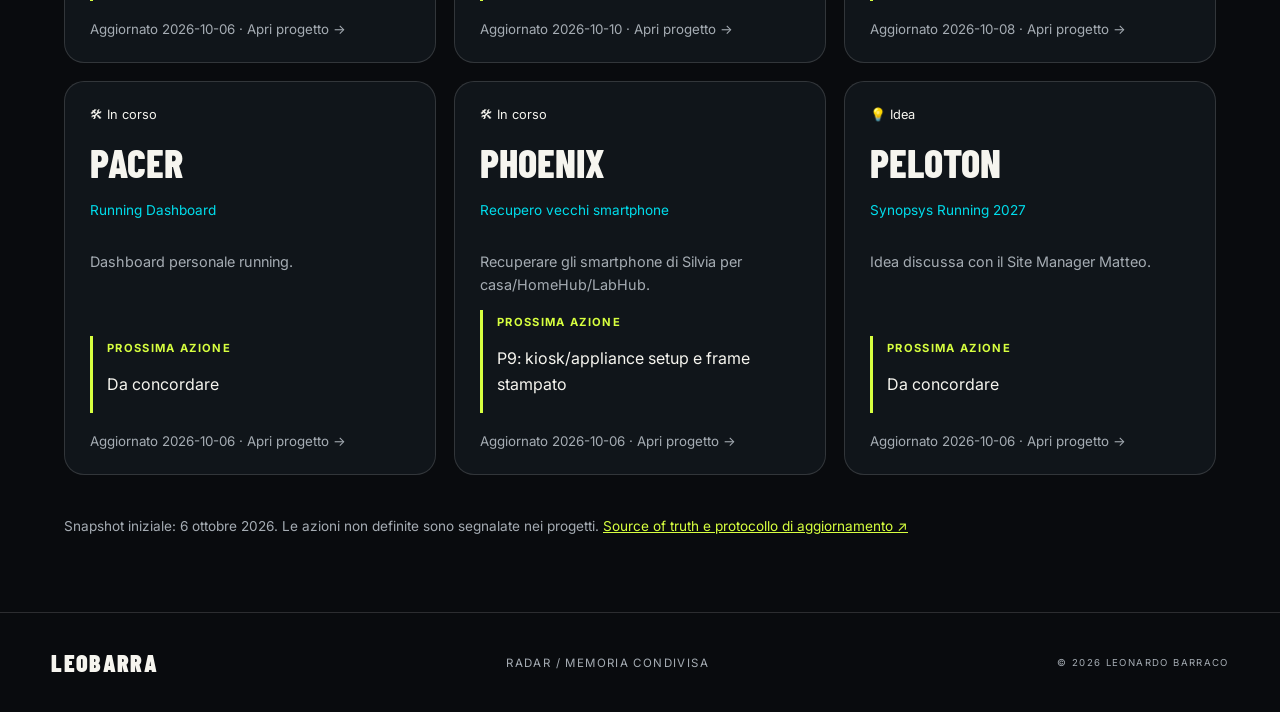
==== commit 7a596f80: "Add selected garage photos to RADAR LabHub gallery" ====
--- a/radar/index.html
+++ b/radar/index.html
@@ -10,9 +10,9 @@
   <link rel="preconnect" href="https://fonts.gstatic.com" crossorigin>
   <link href="https://fonts.googleapis.com/css2?family=Barlow+Condensed:wght@700;800;900&family=Inter:wght@400;500;600;700;800&display=swap" rel="stylesheet">
   <link rel="stylesheet" href="../styles.css">
-  <link rel="stylesheet" href="radar.css">
+  <link rel="stylesheet" href="radar.css?v=20261010-gallery">
   <script src="../app.js" defer></script>
-  <script src="radar.js" defer></script>
+  <script src="radar.js?v=20261010-gallery" defer></script>
 </head>
 <body>
   <header class="topbar">
--- a/radar/radar.css
+++ b/radar/radar.css
@@ -1 +1,3 @@
 .radar-shell{max-width:1450px;margin:auto;padding:125px clamp(20px,5vw,75px) 60px}.radar-heading h1{font:900 clamp(5rem,13vw,10rem)/.9 var(--display);margin:0;letter-spacing:-.04em}.radar-heading h1 span{color:var(--lime)}.radar-heading>p:last-child{color:var(--muted);line-height:1.8}.summary{display:grid;grid-template-columns:repeat(6,1fr);gap:10px;margin:35px 0}.summary div{padding:18px;border:1px solid var(--line);border-radius:14px;background:var(--panel);font-size:.8rem}.summary strong{display:block;font:800 2.5rem var(--display);color:var(--lime);margin-bottom:6px}.filters{display:flex;gap:16px;align-items:end;flex-wrap:wrap}.filters label{display:grid;gap:9px;flex:1;font-size:.8rem;color:var(--muted)}.filters input,.filters select{width:100%;min-width:180px;padding:14px;background:var(--panel);color:var(--text);border:1px solid var(--line);border-radius:10px;font:inherit}.filters button{cursor:pointer}#feedback,.source-note{color:var(--muted);font-size:.85rem;line-height:1.7}.radar-grid{display:grid;grid-template-columns:repeat(3,minmax(0,1fr));gap:18px}.radar-card{display:flex;flex-direction:column;padding:25px;border:1px solid var(--line);border-radius:20px;background:var(--panel);color:var(--text);text-decoration:none;transition:border-color .2s}.radar-card:hover{border-color:var(--cyan)}.radar-card h2{font:800 2.5rem var(--display);margin:16px 0 0}.radar-card .name{color:var(--cyan);font-size:.85rem}.radar-card p{line-height:1.6}.radar-card .description{color:var(--muted);font-size:.9rem}.badge{font-size:.8rem}.next{margin-top:auto;border-left:3px solid var(--lime);padding-left:14px}.next b{font-size:.7rem;letter-spacing:.12em;color:var(--lime)}.radar-card small{color:var(--muted);margin-top:20px}.project-detail{scroll-margin-top:100px;margin-top:35px;padding:clamp(20px,4vw,45px);border:1px solid var(--cyan);border-radius:24px;background:var(--panel)}.project-detail h2{font:800 clamp(2.5rem,6vw,4rem) var(--display);margin:15px 0}.project-detail h3{color:var(--cyan);margin-top:30px}.project-detail p,.project-detail li{line-height:1.75}.project-detail li{margin-bottom:8px}.detail-columns{display:grid;grid-template-columns:1fr 1fr;gap:0 40px}.project-detail a,.source-note a,noscript a{color:var(--lime)}.project-detail pre{white-space:pre-wrap;overflow-wrap:anywhere;line-height:1.65;font:inherit;color:var(--muted)}.project-detail summary{cursor:pointer;color:var(--cyan);padding:20px 0}.queue{list-style:none;padding:0}.queue li{padding:16px;border:1px solid var(--line);border-radius:12px}.queue strong{display:block}.queue pre{margin-bottom:0}.source-note{margin-top:40px}a:focus-visible,button:focus-visible,input:focus-visible,select:focus-visible,summary:focus-visible{outline:3px solid var(--cyan);outline-offset:5px}[hidden]{display:none!important}@media(max-width:1000px){.radar-grid{grid-template-columns:repeat(2,minmax(0,1fr))}.summary{grid-template-columns:repeat(3,1fr)}}@media(max-width:620px){.radar-grid,.detail-columns{grid-template-columns:1fr}.summary{grid-template-columns:repeat(2,1fr)}.filters{align-items:stretch;flex-direction:column}.radar-heading>p:last-child{font-size:.85rem}}
+
+.gallery-hint{color:var(--cyan);font-size:.85rem}.gallery-grid{display:grid;grid-template-columns:1.5fr 1fr;gap:18px;align-items:start}.project-gallery figure{margin:0;overflow:hidden;border:1px solid var(--line);border-radius:16px;background:var(--bg)}.project-gallery a{display:block}.project-gallery img{display:block;width:100%;height:auto}.project-gallery figcaption{padding:15px 18px;font-size:.85rem;line-height:1.6;color:var(--muted)}@media(max-width:620px){.gallery-grid{grid-template-columns:1fr}}
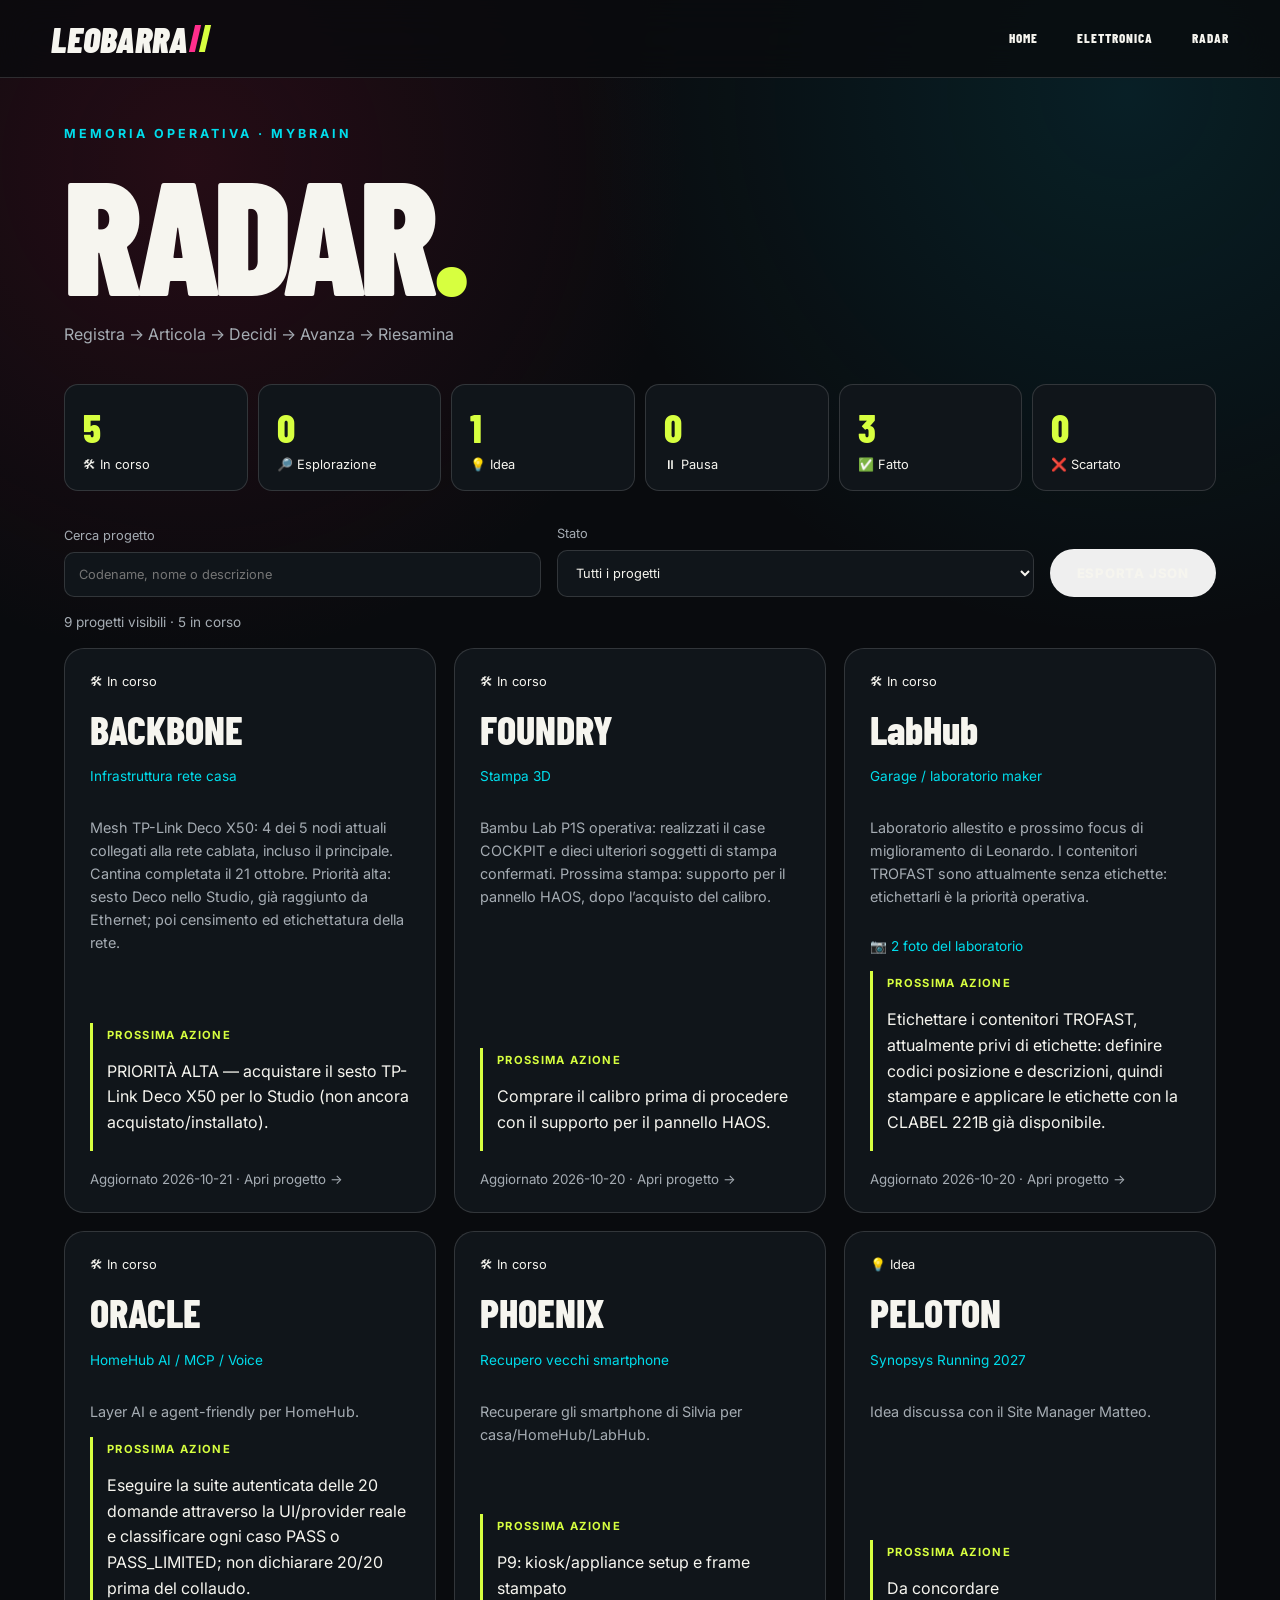
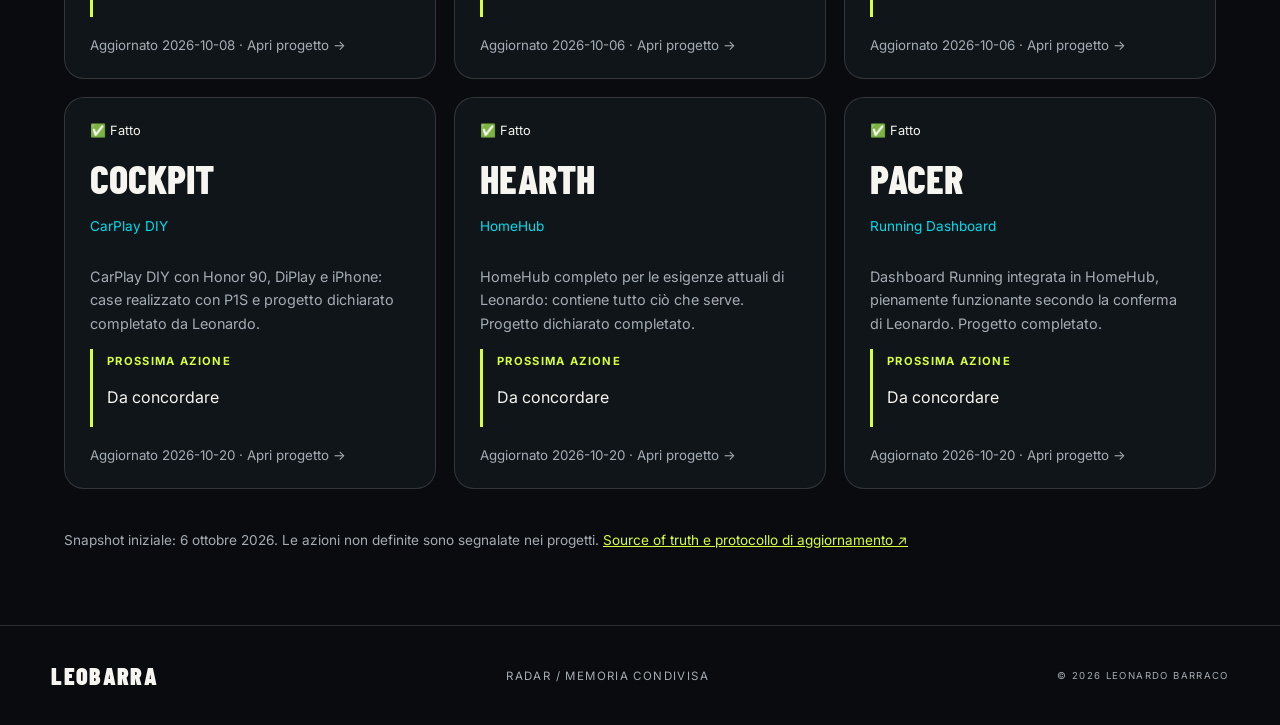
==== commit e9fdd15c: "Update BACKBONE cabling status and add network inventory" ====
--- a/radar/index.html
+++ b/radar/index.html
@@ -10,9 +10,9 @@
   <link rel="preconnect" href="https://fonts.gstatic.com" crossorigin>
   <link href="https://fonts.googleapis.com/css2?family=Barlow+Condensed:wght@700;800;900&family=Inter:wght@400;500;600;700;800&display=swap" rel="stylesheet">
   <link rel="stylesheet" href="../styles.css">
-  <link rel="stylesheet" href="radar.css?v=20261010-gallery">
+  <link rel="stylesheet" href="radar.css?v=20261021-network">
   <script src="../app.js" defer></script>
-  <script src="radar.js?v=20261010-gallery" defer></script>
+  <script src="radar.js?v=20261021-network" defer></script>
 </head>
 <body>
   <header class="topbar">
--- a/radar/radar.css
+++ b/radar/radar.css
@@ -1,3 +1,5 @@
 .radar-shell{max-width:1450px;margin:auto;padding:125px clamp(20px,5vw,75px) 60px}.radar-heading h1{font:900 clamp(5rem,13vw,10rem)/.9 var(--display);margin:0;letter-spacing:-.04em}.radar-heading h1 span{color:var(--lime)}.radar-heading>p:last-child{color:var(--muted);line-height:1.8}.summary{display:grid;grid-template-columns:repeat(6,1fr);gap:10px;margin:35px 0}.summary div{padding:18px;border:1px solid var(--line);border-radius:14px;background:var(--panel);font-size:.8rem}.summary strong{display:block;font:800 2.5rem var(--display);color:var(--lime);margin-bottom:6px}.filters{display:flex;gap:16px;align-items:end;flex-wrap:wrap}.filters label{display:grid;gap:9px;flex:1;font-size:.8rem;color:var(--muted)}.filters input,.filters select{width:100%;min-width:180px;padding:14px;background:var(--panel);color:var(--text);border:1px solid var(--line);border-radius:10px;font:inherit}.filters button{cursor:pointer}#feedback,.source-note{color:var(--muted);font-size:.85rem;line-height:1.7}.radar-grid{display:grid;grid-template-columns:repeat(3,minmax(0,1fr));gap:18px}.radar-card{display:flex;flex-direction:column;padding:25px;border:1px solid var(--line);border-radius:20px;background:var(--panel);color:var(--text);text-decoration:none;transition:border-color .2s}.radar-card:hover{border-color:var(--cyan)}.radar-card h2{font:800 2.5rem var(--display);margin:16px 0 0}.radar-card .name{color:var(--cyan);font-size:.85rem}.radar-card p{line-height:1.6}.radar-card .description{color:var(--muted);font-size:.9rem}.badge{font-size:.8rem}.next{margin-top:auto;border-left:3px solid var(--lime);padding-left:14px}.next b{font-size:.7rem;letter-spacing:.12em;color:var(--lime)}.radar-card small{color:var(--muted);margin-top:20px}.project-detail{scroll-margin-top:100px;margin-top:35px;padding:clamp(20px,4vw,45px);border:1px solid var(--cyan);border-radius:24px;background:var(--panel)}.project-detail h2{font:800 clamp(2.5rem,6vw,4rem) var(--display);margin:15px 0}.project-detail h3{color:var(--cyan);margin-top:30px}.project-detail p,.project-detail li{line-height:1.75}.project-detail li{margin-bottom:8px}.detail-columns{display:grid;grid-template-columns:1fr 1fr;gap:0 40px}.project-detail a,.source-note a,noscript a{color:var(--lime)}.project-detail pre{white-space:pre-wrap;overflow-wrap:anywhere;line-height:1.65;font:inherit;color:var(--muted)}.project-detail summary{cursor:pointer;color:var(--cyan);padding:20px 0}.queue{list-style:none;padding:0}.queue li{padding:16px;border:1px solid var(--line);border-radius:12px}.queue strong{display:block}.queue pre{margin-bottom:0}.source-note{margin-top:40px}a:focus-visible,button:focus-visible,input:focus-visible,select:focus-visible,summary:focus-visible{outline:3px solid var(--cyan);outline-offset:5px}[hidden]{display:none!important}@media(max-width:1000px){.radar-grid{grid-template-columns:repeat(2,minmax(0,1fr))}.summary{grid-template-columns:repeat(3,1fr)}}@media(max-width:620px){.radar-grid,.detail-columns{grid-template-columns:1fr}.summary{grid-template-columns:repeat(2,1fr)}.filters{align-items:stretch;flex-direction:column}.radar-heading>p:last-child{font-size:.85rem}}
 
 .gallery-hint{color:var(--cyan);font-size:.85rem}.gallery-grid{display:grid;grid-template-columns:1.5fr 1fr;gap:18px;align-items:start}.project-gallery figure{margin:0;overflow:hidden;border:1px solid var(--line);border-radius:16px;background:var(--bg)}.project-gallery a{display:block}.project-gallery img{display:block;width:100%;height:auto}.project-gallery figcaption{padding:15px 18px;font-size:.85rem;line-height:1.6;color:var(--muted)}@media(max-width:620px){.gallery-grid{grid-template-columns:1fr}}
+
+.network-nodes{display:grid;grid-template-columns:repeat(auto-fit,minmax(180px,1fr));gap:12px}.network-node{padding:16px;border:2px solid var(--cyan);border-radius:12px}.network-node.wireless{border-color:var(--pink)}.network-node.planned{border-style:dashed}.network-node small{color:var(--muted)}.network-table-wrap{overflow-x:auto}.network-section table{border-collapse:collapse;width:100%;font-size:.85rem}.network-section th,.network-section td{text-align:left;padding:12px;border-bottom:1px solid var(--line);vertical-align:top}.network-section th{color:var(--cyan)}
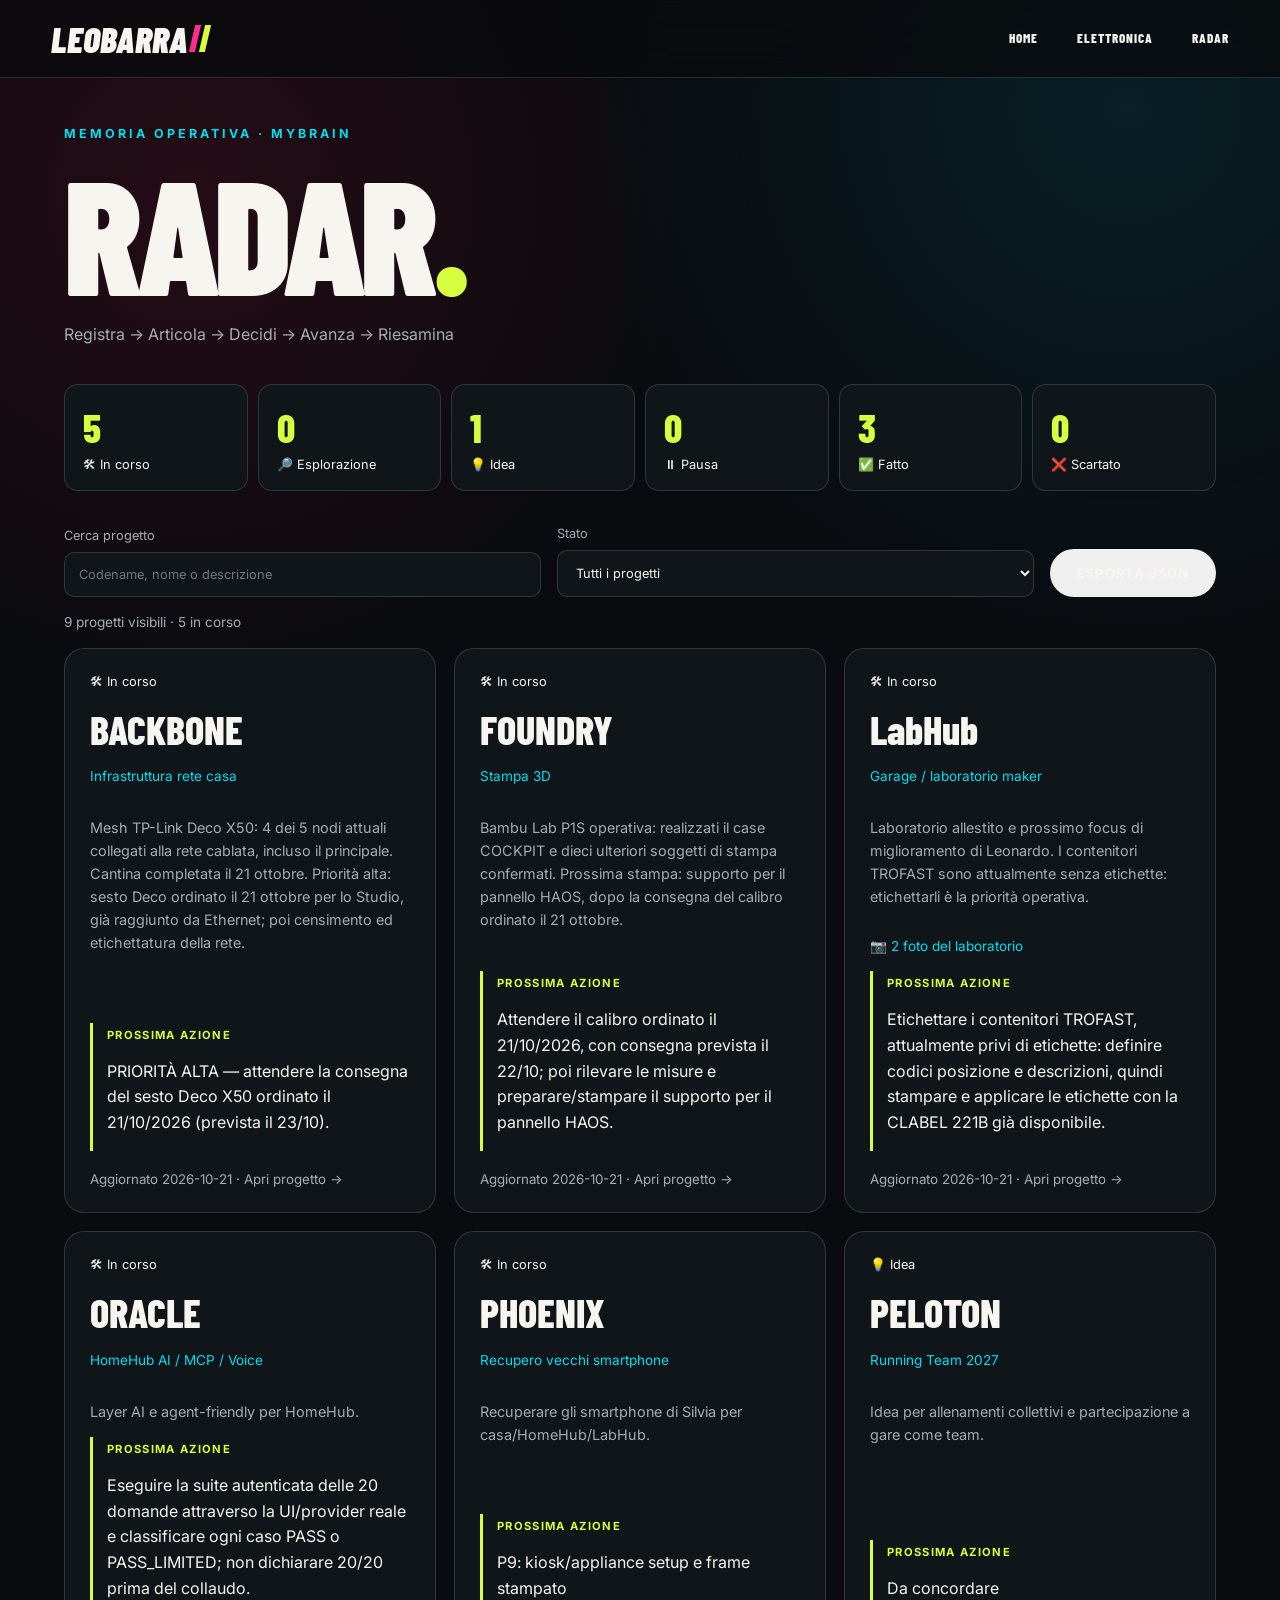
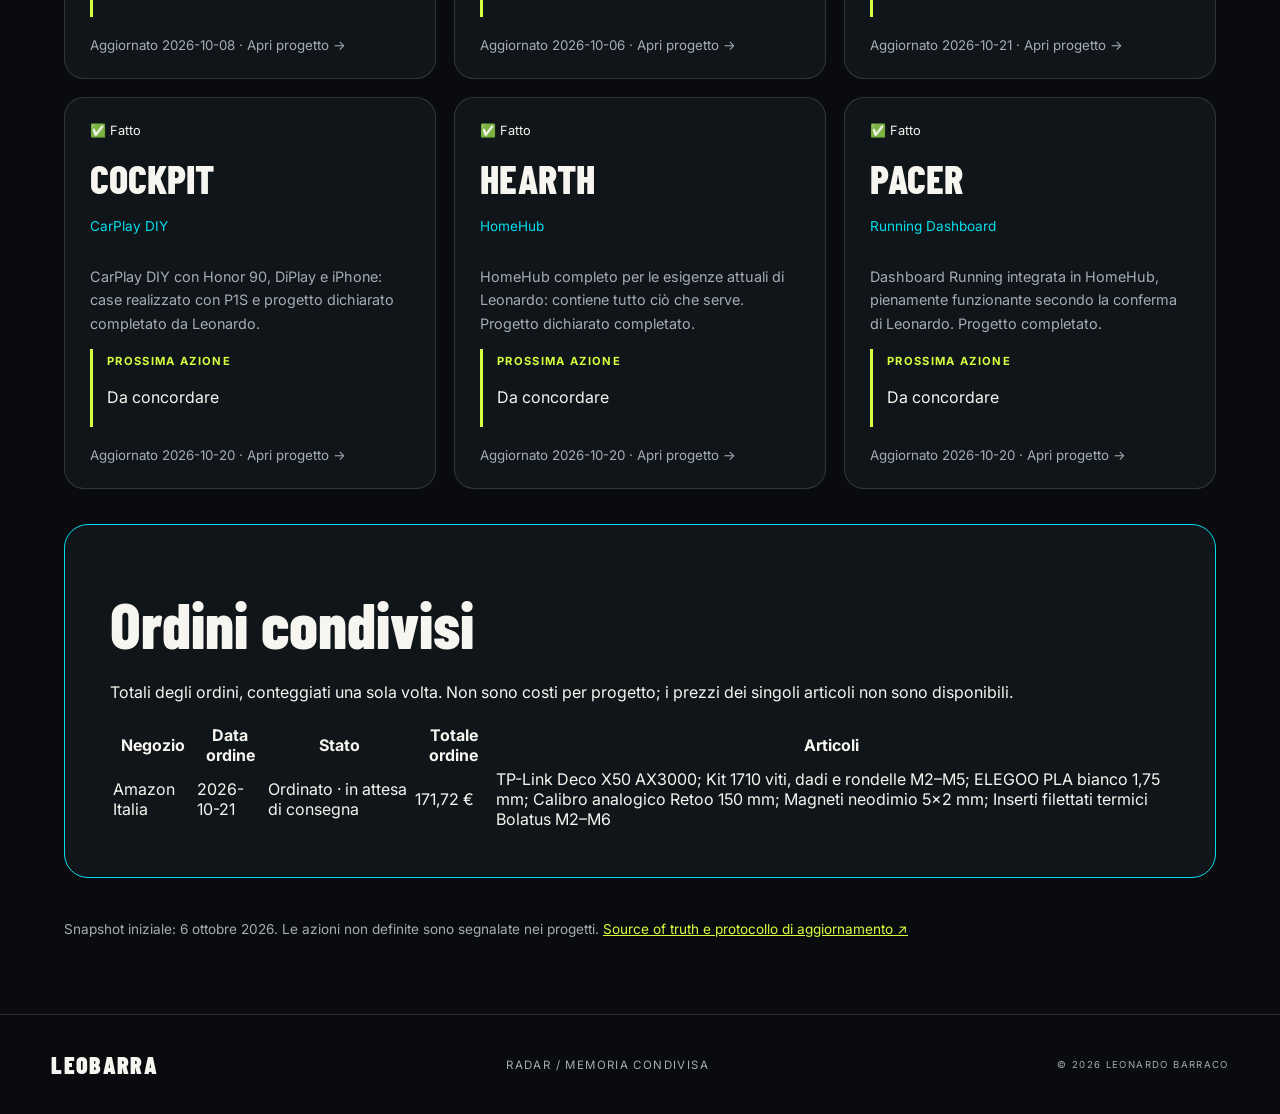
==== commit 31b45c0f: "Add shared RADAR purchases and inventory for lab projects" ====
--- a/radar/index.html
+++ b/radar/index.html
@@ -10,9 +10,9 @@
   <link rel="preconnect" href="https://fonts.gstatic.com" crossorigin>
   <link href="https://fonts.googleapis.com/css2?family=Barlow+Condensed:wght@700;800;900&family=Inter:wght@400;500;600;700;800&display=swap" rel="stylesheet">
   <link rel="stylesheet" href="../styles.css">
-  <link rel="stylesheet" href="radar.css?v=20261021-network">
+  <link rel="stylesheet" href="radar.css?v=20261021-supplies">
   <script src="../app.js" defer></script>
-  <script src="radar.js?v=20261021-network" defer></script>
+  <script src="radar.js?v=20261021-supplies" defer></script>
 </head>
 <body>
   <header class="topbar">
@@ -29,6 +29,7 @@
       <div id="projects" class="radar-grid"></div>
     </section>
     <section id="detail" class="project-detail" tabindex="-1" hidden aria-label="Dettaglio progetto"></section>
+    <section id="orders" class="project-detail" aria-label="Ordini condivisi"></section>
     <noscript>Abilita JavaScript per la dashboard oppure leggi i <a href="../data/radar/index.json">dati RADAR</a>.</noscript>
     <p class="source-note">Snapshot iniziale: 6 ottobre 2026. Le azioni non definite sono segnalate nei progetti. <a href="../data/radar/README.md">Source of truth e protocollo di aggiornamento ↗</a></p>
   </main>
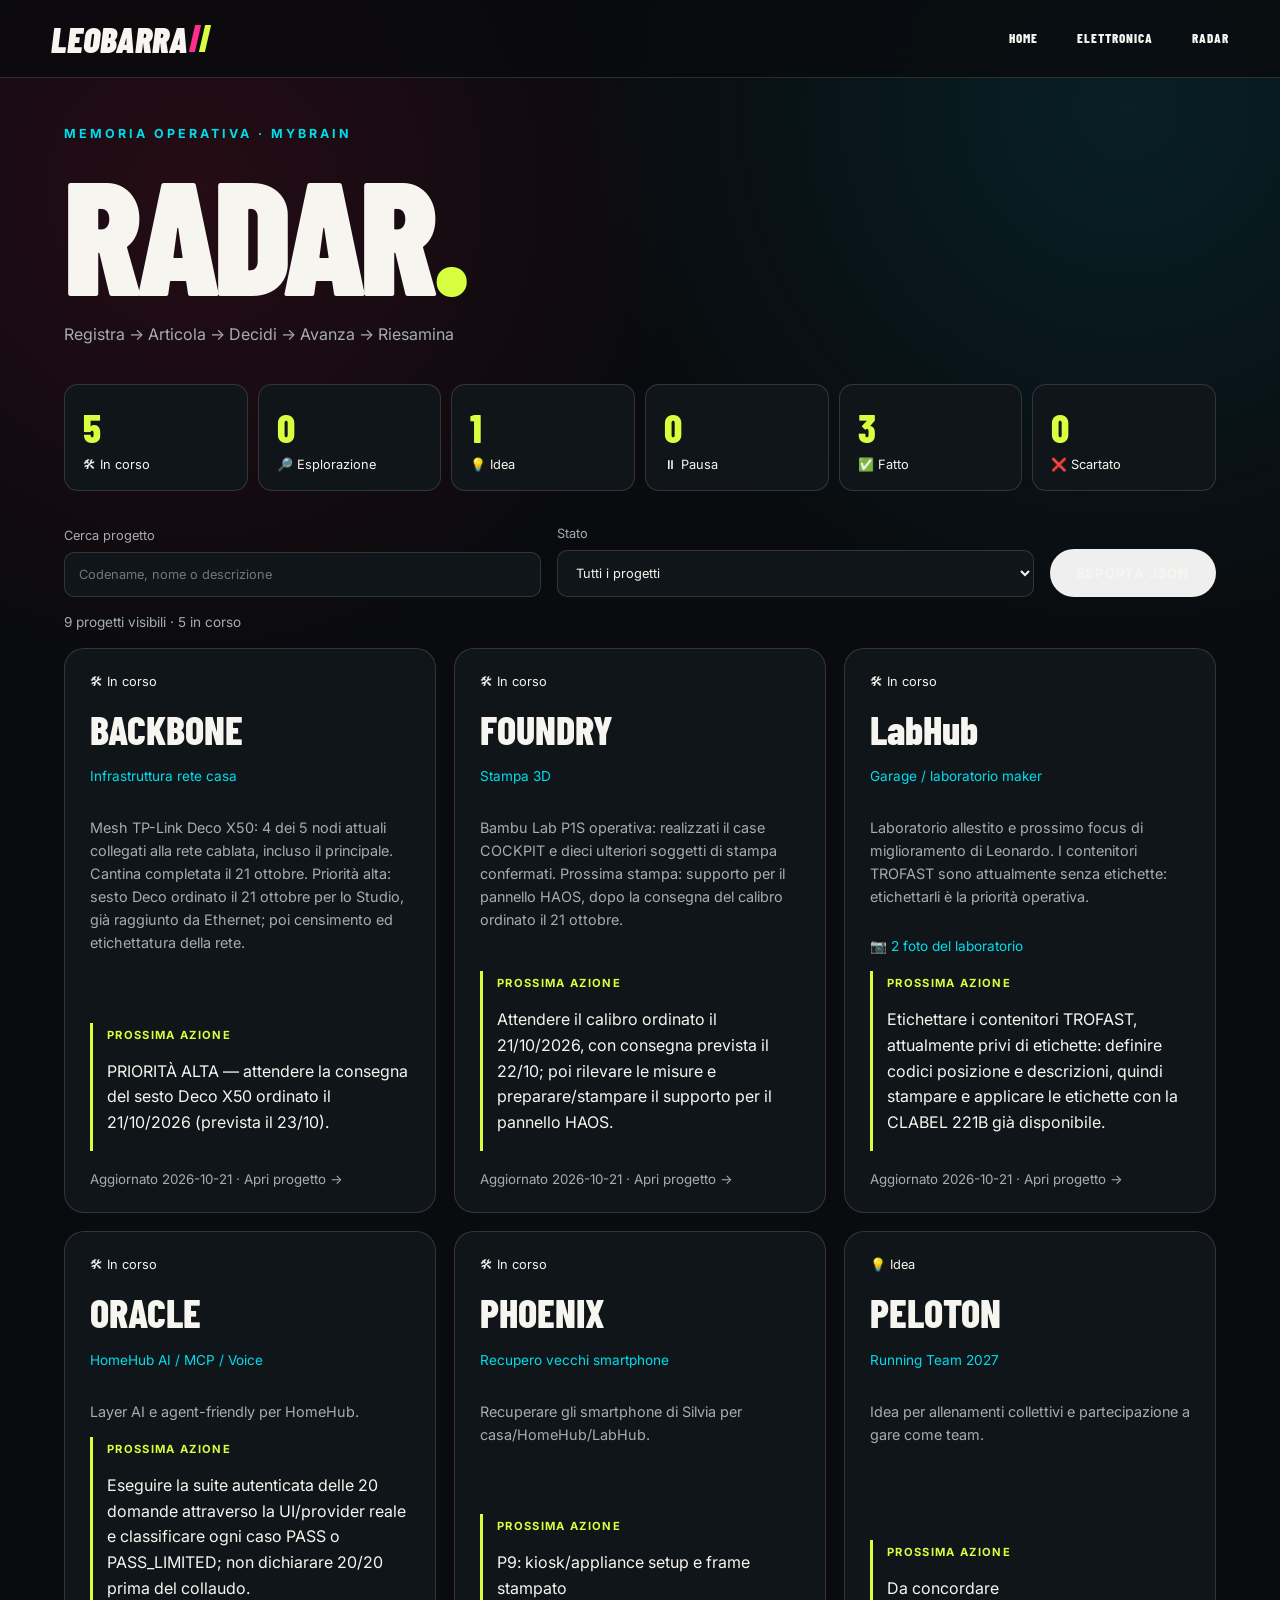
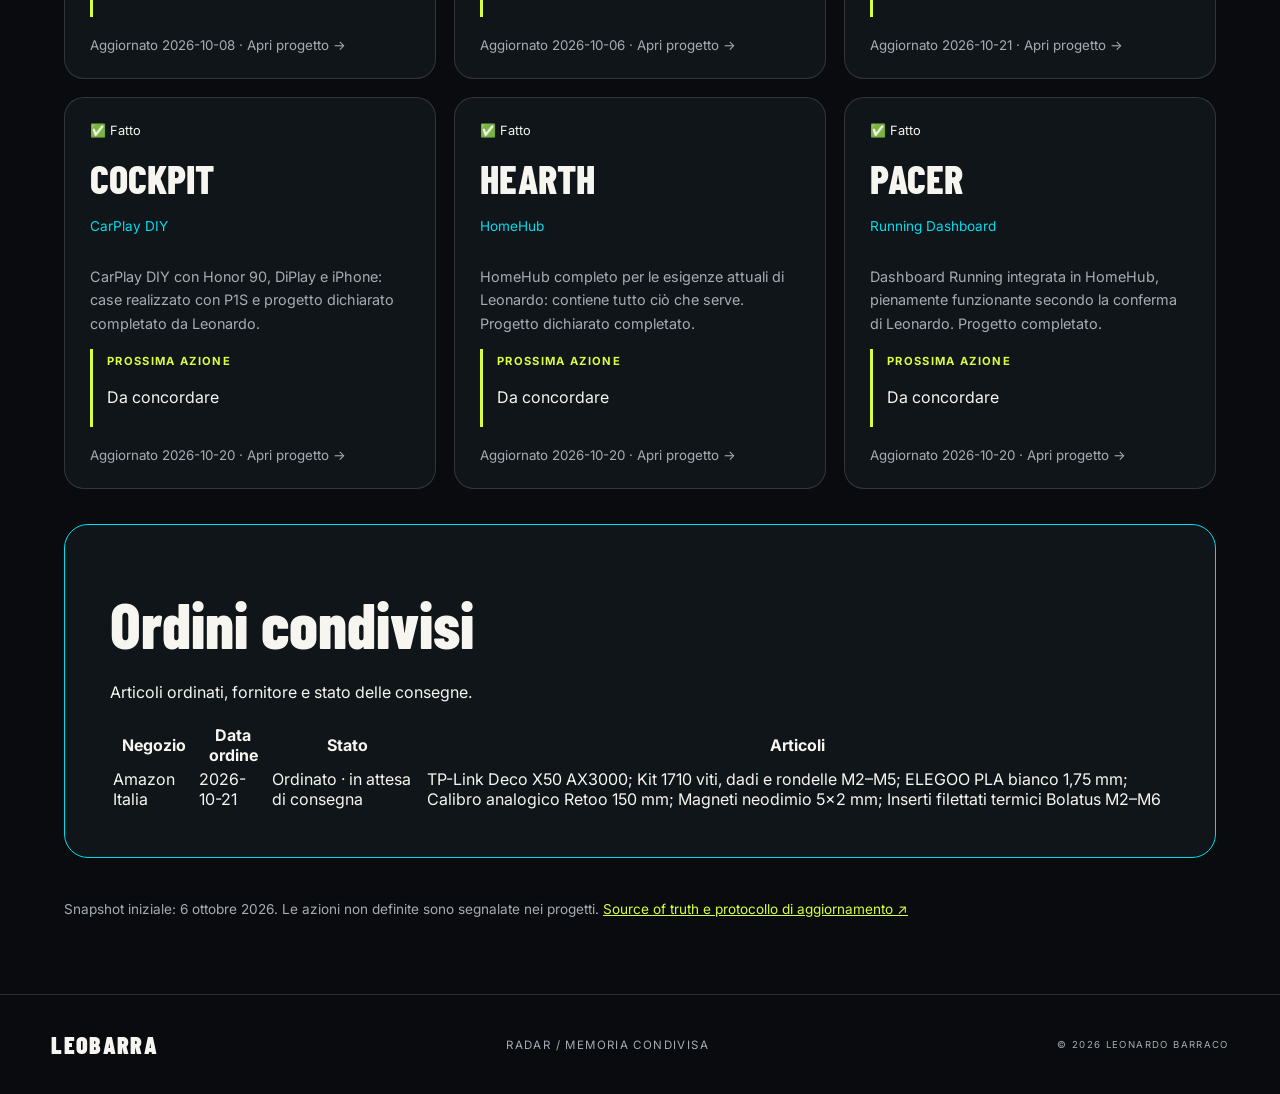
==== commit 79fe634f: "Keep RADAR BOM technical and remove financial fields" ====
--- a/radar/index.html
+++ b/radar/index.html
@@ -10,9 +10,9 @@
   <link rel="preconnect" href="https://fonts.gstatic.com" crossorigin>
   <link href="https://fonts.googleapis.com/css2?family=Barlow+Condensed:wght@700;800;900&family=Inter:wght@400;500;600;700;800&display=swap" rel="stylesheet">
   <link rel="stylesheet" href="../styles.css">
-  <link rel="stylesheet" href="radar.css?v=20261021-supplies">
+  <link rel="stylesheet" href="radar.css?v=20261021-technical-inventory">
   <script src="../app.js" defer></script>
-  <script src="radar.js?v=20261021-supplies" defer></script>
+  <script src="radar.js?v=20261021-technical-inventory" defer></script>
 </head>
 <body>
   <header class="topbar">
